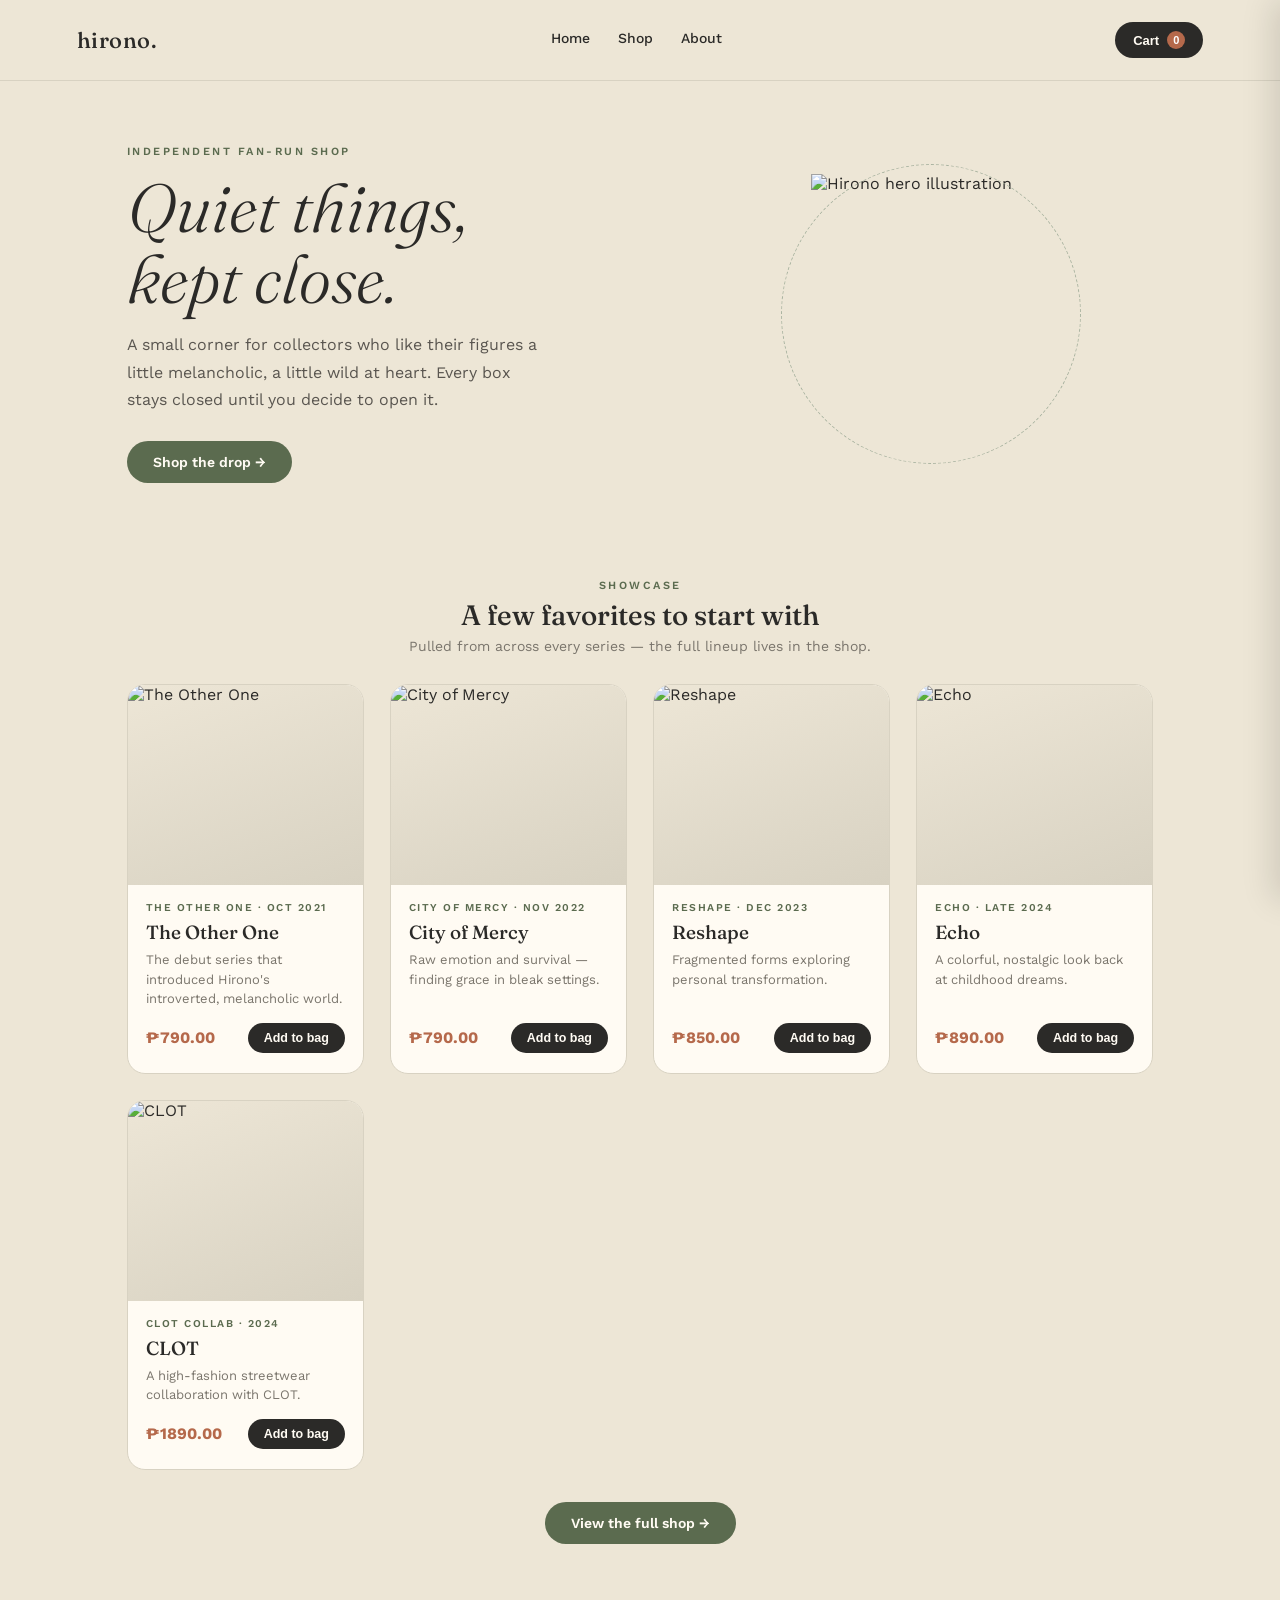
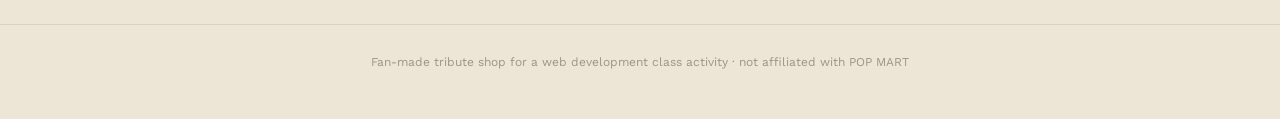
==== index.html @ b53afd4b "Add files via upload" ====
<!DOCTYPE html>
<html lang="en">
<head>
<meta charset="UTF-8">
<meta name="viewport" content="width=device-width, initial-scale=1.0">
<title>Hirono &mdash; Quiet things, kept close</title>
<link rel="stylesheet" href="styles.css">
<link rel="preconnect" href="https://fonts.googleapis.com">
<link href="https://fonts.googleapis.com/css2?family=Fraunces:ital,opsz,wght@0,9..144,300;0,9..144,500;1,9..144,400&family=Work+Sans:wght@400;500;600;700&display=swap" rel="stylesheet">
</head>
<body data-page="home">

<header>
  <a class="logo" href="index.html">hirono.</a>
  <nav class="top-nav">
    <a href="index.html">Home</a>
    <a href="shop.html">Shop</a>
    <a href="about.html">About</a>
  </nav>
  <button class="cart-btn" onclick="openCart()">
    Cart
    <span class="cart-count" id="cartCount">0</span>
  </button>
</header>

<section class="hero">
  <div>
    <div class="eyebrow">Independent fan-run shop</div>
    <h1>Quiet things,<br>kept close.</h1>
    <p>A small corner for collectors who like their figures a little melancholic, a little wild at heart. Every box stays closed until you decide to open it.</p>
    <a class="hero-cta" href="shop.html">Shop the drop &rarr;</a>
  </div>
  <div class="hero-art">
    <div class="hero-ring"></div>
    <div class="figure-wrap">
      <img src="images/logo.png" alt="Hirono hero illustration">
    </div>
  </div>
</section>

<section class="shop" id="showcase">
  <div class="showcase-head">
    <div class="eyebrow">Showcase</div>
    <h2>A few favorites to start with</h2>
    <p>Pulled from across every series — the full lineup lives in the shop.</p>
  </div>
  <div class="grid" id="productGrid"></div>
  <div class="showcase-more">
    <a class="hero-cta" href="shop.html">View the full shop &rarr;</a>
  </div>
</section>

<div class="overlay" id="overlay" onclick="closeCart()"></div>

<aside class="drawer" id="drawer">
  <div class="drawer-head">
    <h3>Your bag</h3>
    <button class="close-btn" onclick="closeCart()">&times;</button>
  </div>
  <div class="drawer-items" id="drawerItems">
    <p class="empty-msg">Nothing here yet. Pick a box to begin.</p>
  </div>
  <div class="drawer-foot">
    <div class="drawer-line"><span>Subtotal</span><span id="subtotalVal">₱0.00</span></div>
    <div class="drawer-line total"><span>Total</span><span id="totalVal">₱0.00</span></div>
    <button class="checkout-btn" onclick="checkout()">Checkout</button>
  </div>
</aside>

<div class="toast" id="toast"></div>

<div class="receipt-overlay" id="receiptOverlay" onclick="if(event.target===this) closeReceipt()">
  <div class="receipt-modal">
    <button class="receipt-close" onclick="closeReceipt()">&times;</button>
    <div class="receipt">
      <div class="receipt-title">HIRONO RECEIPT</div>
      <div class="receipt-sub" id="receiptOrderNo">order no. 0001</div>
      <hr>
      <div id="receiptItems"></div>
      <hr>
      <div class="receipt-line total"><span>Total</span><span id="receiptTotal">₱0.00</span></div>
      <div class="thank-you">Salamat sa pag-order!</div>
    </div>
  </div>
</div>

<footer>
  Fan-made tribute shop for a web development class activity &middot; not affiliated with POP MART
</footer>

<script src="data.js"></script>
<script src="shop.js"></script>
</body>
</html>
---- styles.css ----
:root{
  --sand:#EDE6D6;
  --paper:#FFFBF3;
  --ink:#2B2A28;
  --moss:#5B6B4F;
  --moss-dark:#3F4A37;
  --clay:#B5694B;
  --fog:#D8D2C2;
  --mist:#A9B3A0;
}

*{ box-sizing:border-box; }

html{ scroll-behavior:smooth; }

body{
  margin:0;
  font-family:'Work Sans', sans-serif;
  background:var(--sand);
  color:var(--ink);
  -webkit-font-smoothing:antialiased;
}

a{ color:inherit; text-decoration:none; }

.eyebrow{
  font-size:11px;
  font-weight:600;
  letter-spacing:2.5px;
  text-transform:uppercase;
  color:var(--moss);
}

/* ---------- HEADER ---------- */

header{
  display:flex;
  align-items:center;
  justify-content:space-between;
  padding:22px 6vw;
  position:sticky;
  top:0;
  background:rgba(237,230,214,0.92);
  backdrop-filter:blur(6px);
  z-index:50;
  border-bottom:1px solid var(--fog);
}

.logo{
  font-family:'Fraunces', serif;
  font-weight:500;
  font-size:22px;
  letter-spacing:0.5px;
}

nav.top-nav{
  display:flex;
  gap:28px;
  font-size:14px;
  font-weight:500;
}

nav.top-nav a{
  position:relative;
  padding-bottom:4px;
}

nav.top-nav a::after{
  content:"";
  position:absolute;
  left:0; bottom:0;
  width:0;
  height:1px;
  background:var(--moss);
  transition:width 0.25s ease;
}

nav.top-nav a:hover::after{ width:100%; }

.cart-btn{
  position:relative;
  background:var(--ink);
  color:var(--paper);
  border:none;
  border-radius:30px;
  padding:9px 18px;
  font-size:13px;
  font-weight:600;
  cursor:pointer;
  display:flex;
  align-items:center;
  gap:8px;
  transition:transform 0.15s ease, background 0.15s ease;
}

.cart-btn:hover{ background:var(--moss-dark); transform:translateY(-1px); }

.cart-count{
  background:var(--clay);
  color:white;
  font-size:11px;
  font-weight:700;
  min-width:18px;
  height:18px;
  border-radius:50%;
  display:flex;
  align-items:center;
  justify-content:center;
  padding:0 2px;
}

@media (max-width:680px){
  nav.top-nav{ display:none; }
}

/* ---------- HERO (index only) ---------- */

.hero{
  display:grid;
  grid-template-columns:1.1fr 0.9fr;
  align-items:center;
  gap:40px;
  padding:64px 6vw 56px;
  max-width:1180px;
  margin:0 auto;
}

.hero h1{
  font-family:'Fraunces', serif;
  font-weight:300;
  font-style:italic;
  font-size:clamp(40px, 6vw, 68px);
  line-height:1.04;
  margin:14px 0 18px;
  color:var(--ink);
}

.hero p{
  font-size:16px;
  line-height:1.7;
  color:#5a5650;
  max-width:420px;
  margin:0 0 28px;
}

.hero-cta{
  display:inline-flex;
  align-items:center;
  gap:10px;
  background:var(--moss);
  color:var(--paper);
  padding:13px 26px;
  border-radius:30px;
  font-size:14px;
  font-weight:600;
  border:none;
  cursor:pointer;
  transition:background 0.2s ease, transform 0.2s ease;
}

.hero-cta:hover{ background:var(--moss-dark); transform:translateY(-2px); }

.hero-art{
  display:flex;
  justify-content:center;
  align-items:center;
  position:relative;
}

@keyframes float{
  0%, 100%{ transform:translateY(0) rotate(-1.5deg); }
  50%{ transform:translateY(-14px) rotate(1.5deg); }
}

.figure-wrap{
  width:240px;
  height:280px;
  animation:float 7s ease-in-out infinite;
}

.figure-wrap img{
  width:100%;
  height:100%;
  object-fit:contain;
}

.hero-ring{
  position:absolute;
  width:300px;
  height:300px;
  border:1px dashed var(--mist);
  border-radius:50%;
  z-index:0;
}

@media (max-width:780px){
  .hero{ grid-template-columns:1fr; text-align:center; padding-top:40px; }
  .hero p{ margin-inline:auto; }
  .hero-art{ order:-1; margin-bottom:12px; }
}

/* ---------- SHOP LAYOUT ---------- */

.shop{
  max-width:1180px;
  margin:0 auto;
  padding:40px 6vw 80px;
}

.shop-layout{
  display:flex;
  gap:36px;
  align-items:flex-start;
}

.series-sidebar{
  width:190px;
  flex-shrink:0;
  display:flex;
  flex-direction:column;
  gap:2px;
  position:sticky;
  top:104px;
}

.sidebar-label{
  font-size:11px;
  font-weight:600;
  letter-spacing:2px;
  text-transform:uppercase;
  color:#9b958a;
  margin:0 0 10px;
}

.chip{
  display:block;
  border:none;
  border-left:2px solid transparent;
  background:transparent;
  color:#6b6760;
  padding:9px 14px;
  border-radius:0;
  font-size:13.5px;
  font-weight:500;
  text-align:left;
  cursor:pointer;
  transition:all 0.2s ease;
}

.chip:hover{ color:var(--ink); border-left-color:var(--mist); }

.chip.active{
  background:var(--paper);
  color:var(--ink);
  font-weight:600;
  border-left-color:var(--moss);
  border-radius:0 10px 10px 0;
}

.grid-wrap{ flex:1; min-width:0; }

@media (max-width:900px){
  .shop-layout{ flex-direction:column; gap:18px; }
  .series-sidebar{
    position:static;
    width:100%;
    flex-direction:row;
    overflow-x:auto;
    gap:8px;
    padding-bottom:6px;
    -ms-overflow-style:none;
    scrollbar-width:none;
  }
  .series-sidebar::-webkit-scrollbar{ display:none; }
  .sidebar-label{ display:none; }
  .chip{
    flex-shrink:0;
    border-left:none;
    border:1px solid var(--fog);
    border-radius:30px;
    padding:8px 16px;
    white-space:nowrap;
  }
  .chip.active{
    background:var(--ink);
    color:var(--paper);
    border-color:var(--ink);
    border-radius:30px;
  }
}

/* ---------- SEARCH ---------- */

.search-row{ margin-bottom:22px; }

.search-row input{
  width:100%;
  padding:11px 18px;
  border:1px solid var(--fog);
  border-radius:30px;
  background:var(--paper);
  font-family:'Work Sans', sans-serif;
  font-size:14px;
  color:var(--ink);
  outline:none;
  transition:border-color 0.2s ease;
}

.search-row input:focus{ border-color:var(--moss); }
.search-row input::placeholder{ color:#a8a299; }

.page-head{
  margin-bottom:24px;
  padding-bottom:18px;
  border-bottom:1px solid var(--fog);
}

.breadcrumb{
  font-size:11px;
  font-weight:600;
  letter-spacing:1.5px;
  text-transform:uppercase;
  color:#9b958a;
  margin-bottom:6px;
}

.page-head h2{
  font-family:'Fraunces', serif;
  font-weight:500;
  font-size:26px;
  margin:0 0 6px;
}

.page-head p{
  font-size:13.5px;
  color:#7a756c;
  margin:0;
}

.no-results{
  color:#9b958a;
  font-size:14px;
  padding:40px 0;
  text-align:center;
}

.showcase-head{
  text-align:center;
  margin-bottom:30px;
}

.showcase-head h2{
  font-family:'Fraunces', serif;
  font-weight:500;
  font-size:28px;
  margin:6px 0;
}

.showcase-head p{
  font-size:14px;
  color:#7a756c;
  margin:0;
}

.showcase-more{
  text-align:center;
  margin-top:32px;
}

/* ---------- PRODUCT GRID ---------- */

.grid{
  display:grid;
  grid-template-columns:repeat(auto-fit, minmax(230px, 1fr));
  gap:26px;
}

.card{
  background:var(--paper);
  border:1px solid var(--fog);
  border-radius:18px;
  overflow:hidden;
  display:flex;
  flex-direction:column;
  opacity:0;
  transform:translateY(16px);
  animation:cardIn 0.5s ease forwards;
}

@keyframes cardIn{
  to{ opacity:1; transform:translateY(0); }
}

.box{
  position:relative;
  height:200px;
  background:linear-gradient(160deg, var(--sand), var(--fog));
  overflow:hidden;
}

.box img{
  position:absolute;
  inset:0;
  width:100%;
  height:100%;
  object-fit:cover;
  display:block;
  transition:opacity 0.4s ease;
}

.box .img-front{ opacity:1; }
.box .img-back{ opacity:0; }

.card:hover .img-front{ opacity:0; }
.card:hover .img-back{ opacity:1; }
.card.peek .img-front{ opacity:0; }
.card.peek .img-back{ opacity:1; }

.card-body{
  padding:16px 18px 20px;
  display:flex;
  flex-direction:column;
  gap:6px;
  flex:1;
}

.card-tag{
  font-size:10.5px;
  font-weight:600;
  letter-spacing:1.5px;
  text-transform:uppercase;
  color:var(--moss);
}

.card-name{
  font-family:'Fraunces', serif;
  font-weight:500;
  font-size:19px;
  margin:0;
}

.card-desc{
  font-size:13px;
  color:#7a756c;
  line-height:1.5;
  margin:0 0 8px;
}

.card-bottom{
  display:flex;
  align-items:center;
  justify-content:space-between;
  margin-top:auto;
}

.card-price{
  font-weight:700;
  font-size:16px;
  color:var(--clay);
}

.add-btn{
  background:var(--ink);
  color:var(--paper);
  border:none;
  border-radius:20px;
  padding:8px 16px;
  font-size:12.5px;
  font-weight:600;
  cursor:pointer;
  transition:background 0.15s ease, transform 0.1s ease;
}

.add-btn:hover{ background:var(--moss-dark); }
.add-btn:active{ transform:scale(0.95); }

/* ---------- CART DRAWER ---------- */

.overlay{
  position:fixed;
  inset:0;
  background:rgba(43,42,40,0.35);
  opacity:0;
  pointer-events:none;
  transition:opacity 0.3s ease;
  z-index:90;
}

.overlay.open{ opacity:1; pointer-events:auto; }

.drawer{
  position:fixed;
  top:0; right:0;
  bottom:0;
  width:360px;
  max-width:90vw;
  background:var(--paper);
  z-index:100;
  transform:translateX(100%);
  transition:transform 0.35s cubic-bezier(.6,.1,.2,1);
  display:flex;
  flex-direction:column;
  box-shadow:-8px 0 30px rgba(0,0,0,0.12);
}

.drawer.open{ transform:translateX(0); }

.drawer-head{
  display:flex;
  align-items:center;
  justify-content:space-between;
  padding:22px 22px 16px;
  border-bottom:1px solid var(--fog);
}

.drawer-head h3{
  font-family:'Fraunces', serif;
  font-weight:500;
  font-size:20px;
  margin:0;
}

.close-btn{
  background:none;
  border:none;
  font-size:20px;
  cursor:pointer;
  color:var(--ink);
  line-height:1;
}

.drawer-items{
  flex:1;
  overflow-y:auto;
  padding:14px 22px;
}

.empty-msg{
  color:#9b958a;
  font-size:14px;
  text-align:center;
  margin-top:40px;
}

.drawer-item{
  display:flex;
  justify-content:space-between;
  align-items:center;
  gap:10px;
  padding:12px 0;
  border-bottom:1px solid var(--fog);
}

.drawer-item-left{
  display:flex;
  align-items:flex-start;
  gap:12px;
}

.drawer-item-thumb{
  width:40px;
  height:40px;
  border-radius:50%;
  background:linear-gradient(160deg, var(--sand), var(--fog));
  display:flex;
  align-items:center;
  justify-content:center;
  overflow:hidden;
  flex-shrink:0;
}

.drawer-item-thumb img{
  width:100%;
  height:100%;
  object-fit:cover;
}

.drawer-item-name{ font-weight:600; font-size:14px; }
.drawer-item-meta{ font-size:12px; color:#9b958a; }

.drawer-item-right{
  display:flex;
  align-items:center;
  gap:10px;
}

.qty-pill{
  display:flex;
  align-items:center;
  border:1px solid var(--fog);
  border-radius:20px;
  overflow:hidden;
}

.qty-pill button{
  background:none;
  border:none;
  width:24px;
  height:24px;
  cursor:pointer;
  font-size:13px;
  color:var(--ink);
}

.qty-pill span{ font-size:13px; min-width:16px; text-align:center; }

.remove-btn{
  background:none;
  border:none;
  color:var(--clay);
  font-size:11px;
  cursor:pointer;
  text-decoration:underline;
}

.drawer-foot{
  padding:18px 22px 22px;
  border-top:1px solid var(--fog);
}

.drawer-line{
  display:flex;
  justify-content:space-between;
  font-size:14px;
  margin-bottom:6px;
}

.drawer-line.total{
  font-weight:700;
  font-size:17px;
  margin-top:8px;
}

.checkout-btn{
  width:100%;
  background:var(--moss);
  color:var(--paper);
  border:none;
  border-radius:30px;
  padding:13px;
  margin-top:14px;
  font-size:14px;
  font-weight:600;
  cursor:pointer;
  transition:background 0.2s ease;
}

.checkout-btn:hover{ background:var(--moss-dark); }

/* ---------- TOAST ---------- */

.toast{
  position:fixed;
  bottom:26px;
  left:50%;
  transform:translateX(-50%) translateY(20px);
  background:var(--ink);
  color:var(--paper);
  padding:12px 22px;
  border-radius:30px;
  font-size:13px;
  font-weight:500;
  opacity:0;
  pointer-events:none;
  transition:opacity 0.3s ease, transform 0.3s ease;
  z-index:200;
}

.toast.show{
  opacity:1;
  transform:translateX(-50%) translateY(0);
}

/* ---------- RECEIPT MODAL ---------- */

.receipt-overlay{
  position:fixed;
  inset:0;
  background:rgba(43,42,40,0.45);
  display:flex;
  align-items:center;
  justify-content:center;
  opacity:0;
  pointer-events:none;
  transition:opacity 0.3s ease;
  z-index:150;
  padding:20px;
}

.receipt-overlay.open{ opacity:1; pointer-events:auto; }

.receipt-modal{
  position:relative;
  max-width:300px;
  width:100%;
  transform:scale(0.92) translateY(10px);
  transition:transform 0.3s ease;
}

.receipt-overlay.open .receipt-modal{ transform:scale(1) translateY(0); }

.receipt-close{
  position:absolute;
  top:-14px;
  right:-14px;
  width:30px;
  height:30px;
  border-radius:50%;
  border:none;
  background:var(--ink);
  color:var(--paper);
  font-size:16px;
  cursor:pointer;
  z-index:2;
}

.receipt{
  background:var(--paper);
  font-family:'Courier New', monospace;
  padding:24px 20px 20px;
  box-shadow:0 14px 30px rgba(0,0,0,0.25);
  position:relative;
  color:var(--ink);
}

.receipt::before{
  content:"";
  position:absolute;
  top:-10px; left:0; right:0;
  height:10px;
  background:
    linear-gradient(135deg, var(--sand) 50%, transparent 50%) top left,
    linear-gradient(-135deg, var(--sand) 50%, transparent 50%) top right;
  background-size:14px 14px;
  background-repeat:repeat-x;
}

.receipt::after{
  content:"";
  position:absolute;
  bottom:-10px; left:0; right:0;
  height:10px;
  background:
    linear-gradient(45deg, var(--sand) 50%, transparent 50%) bottom left,
    linear-gradient(-45deg, var(--sand) 50%, transparent 50%) bottom right;
  background-size:14px 14px;
  background-repeat:repeat-x;
}

.receipt-title{
  text-align:center;
  font-weight:700;
  letter-spacing:2px;
  font-size:14px;
  margin-bottom:2px;
}

.receipt-sub{
  text-align:center;
  font-size:10px;
  letter-spacing:1px;
  color:#9b958a;
  margin-bottom:10px;
}

.receipt hr{
  border:none;
  border-top:1px dashed var(--ink);
  margin:10px 0;
}

.receipt-line{
  display:flex;
  justify-content:space-between;
  font-size:13px;
  margin:5px 0;
}

.receipt-line.total{
  font-weight:700;
  font-size:16px;
}

.thank-you{
  text-align:center;
  font-size:11px;
  letter-spacing:1px;
  color:var(--moss);
  font-weight:700;
  margin-top:14px;
}

/* ---------- ABOUT PAGE ---------- */

.about-page{
  max-width:680px;
  margin:0 auto;
  padding:56px 6vw 80px;
}

.about-page h1{
  font-family:'Fraunces', serif;
  font-weight:300;
  font-style:italic;
  font-size:clamp(30px, 5vw, 42px);
  line-height:1.15;
  margin:10px 0 24px;
}

.about-page h2{
  font-family:'Fraunces', serif;
  font-weight:500;
  font-size:19px;
  margin:32px 0 10px;
}

.about-page p{
  font-size:15px;
  line-height:1.75;
  color:#4f4b45;
  margin:0 0 4px;
}

footer{
  text-align:center;
  padding:30px 6vw 50px;
  font-size:12px;
  color:#9b958a;
  border-top:1px solid var(--fog);
}
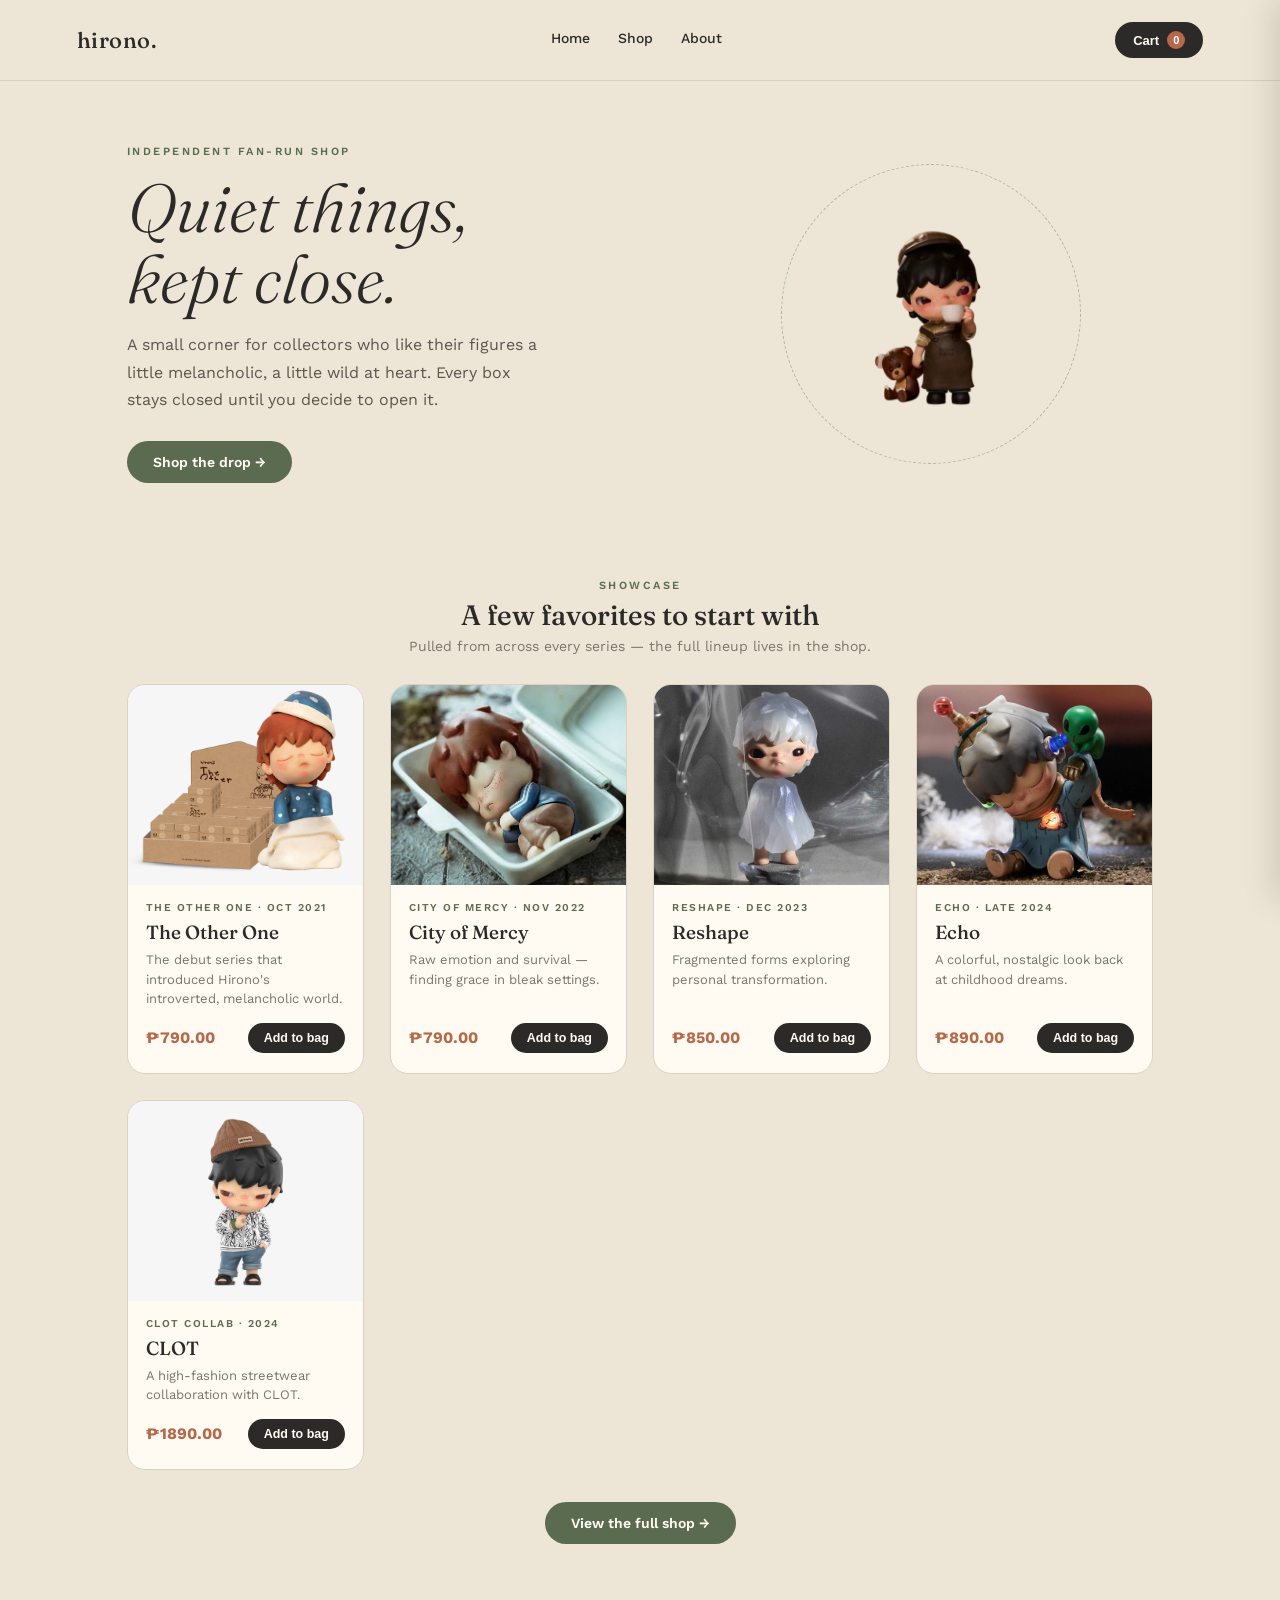
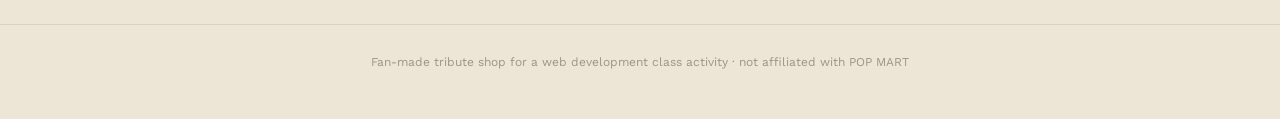
==== commit 49a9dce2: "Update index.html" ====
--- a/index.html
+++ b/index.html
@@ -33,7 +33,7 @@
   <div class="hero-art">
     <div class="hero-ring"></div>
     <div class="figure-wrap">
-      <img src="images/logo.png" alt="Hirono hero illustration">
+      <img src="logo.png" alt="Hirono hero illustration">
     </div>
   </div>
 </section>
@@ -91,4 +91,4 @@
 <script src="data.js"></script>
 <script src="shop.js"></script>
 </body>
-</html>+</html>
